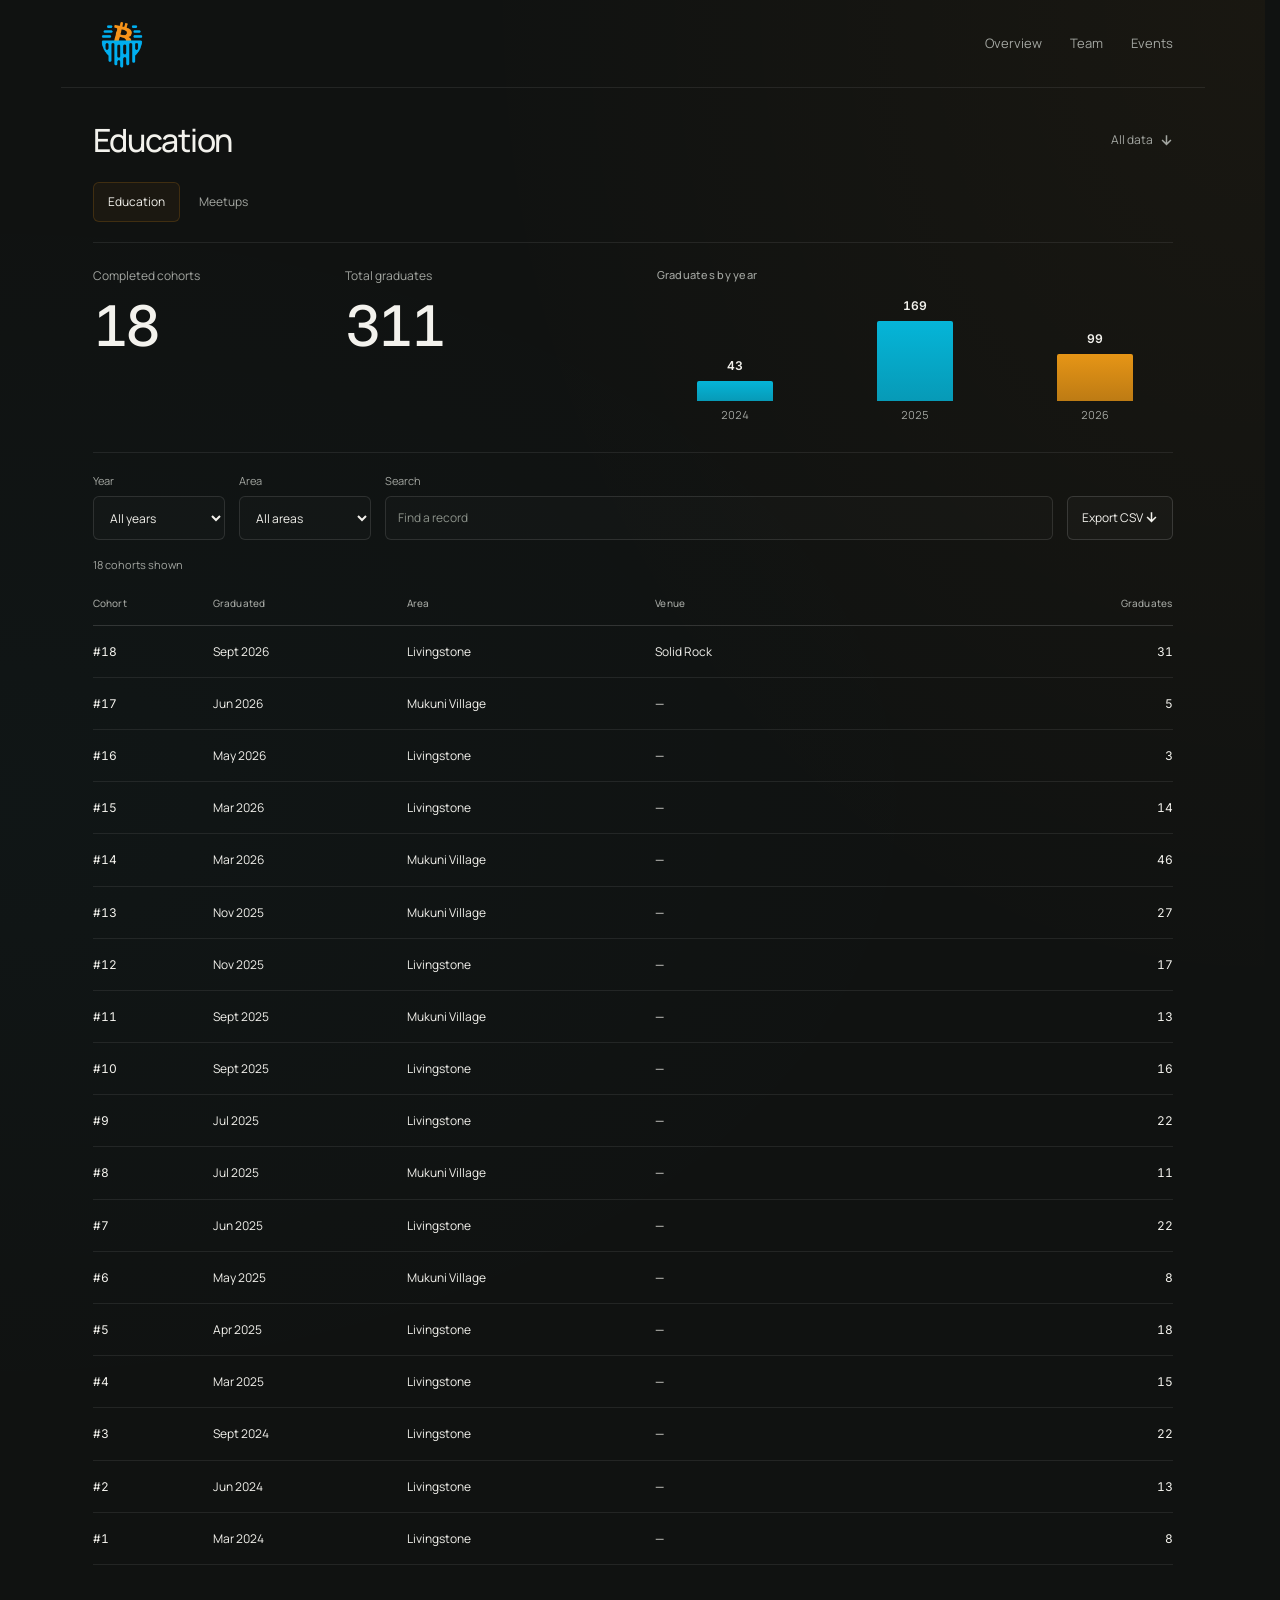
==== data.html @ 1b714caf "Refine typography, responsive layouts and community data summaries" ====
<!doctype html><html lang="en"><head><meta charset="utf-8"><meta name="viewport" content="width=device-width, initial-scale=1"><meta name="theme-color" content="#101010"><meta name="description" content="Bitcoin Victoria Falls community data, education and upcoming events in Zambia."><title>Education · Bitcoin Victoria Falls</title><link rel="icon" href="assets/symbol.png"><link rel="preconnect" href="https://fonts.googleapis.com"><link rel="preconnect" href="https://fonts.gstatic.com" crossorigin><link href="https://fonts.googleapis.com/css2?family=Inter:wght@400;500;600&family=Manrope:wght@400;500;600;700&display=swap" rel="stylesheet"><link rel="stylesheet" href="styles.css?v=20261011-refined-1"><script src="app.js?v=20261011-refined-1" defer></script></head><body data-page="1"><a class="skip" href="#main">Skip to content</a><header class="shell header"><a class="brand" href="./"><img src="assets/symbol.png" alt="Bitcoin Victoria Falls"></a><nav aria-label="Main"><a  href="./">Overview</a><a href="team.html">Team</a><a  href="events.html">Events</a></nav></header><main id="main" class="shell"><section class="records"><div class="records-header"><h1 class="records-title" id="records-title">Education</h1><a href="data.json" download>All data <svg class="link-arrow" viewBox="0 0 20 20" fill="none" stroke="currentColor" stroke-width="2.3" stroke-linecap="square" stroke-linejoin="miter" aria-hidden="true" focusable="false"><path d="M10 3v12M4 10l6 6 6-6"/></svg></a></div><div class="data-tabs" role="group" aria-label="Dataset"><button id="education" aria-pressed="true">Education</button><button id="meetups" aria-pressed="false">Meetups</button></div><div class="data-summary"><div class="meetup-figures"><div><span id="record-count-label">Completed cohorts</span><strong id="record-count">18</strong></div><div><span id="total-label">Total graduates</span><strong id="record-total">311</strong></div><p class="attendance-note" id="attendance-note" hidden>2024 records unavailable.<span>Repeat visits count toward attendance.</span></p></div><div class="attendance-chart"><h3 id="chart-title">Graduates by year</h3><div class="chart" id="chart" aria-label="Graduates by year"></div></div></div><div class="filters"><label>Year<select id="year"><option value="">All years</option><option>2024</option><option>2025</option><option>2026</option></select></label><label id="area-label">Area<select id="area"><option value="">All areas</option><option>Livingstone</option><option>Mukuni Village</option></select></label><label class="search">Search<input id="search" type="search" placeholder="Find a record"></label><button id="export">Export CSV <svg class="link-arrow" viewBox="0 0 20 20" fill="none" stroke="currentColor" stroke-width="2.3" stroke-linecap="square" stroke-linejoin="miter" aria-hidden="true" focusable="false"><path d="M10 3v12M4 10l6 6 6-6"/></svg></button></div><p id="result-count" class="small" aria-live="polite"></p><div class="table-wrap"><table><thead id="table-head"></thead><tbody id="table-body"></tbody></table></div><p id="load-status" role="status"></p></section></main></body></html>
---- styles.css ----
/* Bitcoin Victoria Falls — shared layout and type system. */
:root {
  color-scheme: dark;
  --bg: #101211;
  --fg: #f3f2ed;
  --muted: #a3a6a1;
  --line: #ffffff14;
  --orange: #fa9814;
  --cyan: #04b4e7;
  --surface: #ffffff03;
}
* { box-sizing: border-box; }
html { scrollbar-gutter: stable; }
body {
  margin: 0;
  background: var(--bg);
  background-image: radial-gradient(ellipse at 100% 0%, #fa98140a, transparent 45%), radial-gradient(ellipse at 0% 50%, #04b4e706, transparent 55%);
  color: var(--fg);
  font: 14px/1.5 Manrope, Arial, sans-serif;
  -webkit-font-smoothing: antialiased;
}
a { color: inherit; text-decoration: none; }
button, input, select { font: inherit; }
button { cursor: pointer; }
a, button, input, select { -webkit-tap-highlight-color: transparent; }
:focus-visible { outline: 2px solid var(--cyan); outline-offset: 5px; }
[hidden] { display: none !important; }
h1, h2, h3, p { margin: 0; }
h1, h2, h3 { font-weight: 500; }
.orange { color: var(--orange); }
.cyan { color: var(--cyan); }
.shell { width: min(100%, 1144px); margin-inline: auto; padding-inline: 32px; }
main.shell { padding-bottom: 40px; }
.header { height: 88px; display: flex; align-items: center; justify-content: space-between; border-bottom: 1px solid var(--line); }
.brand { display: inline-flex; align-items: center; flex-shrink: 0; }
.brand img { display: block; width: 58px; height: 64px; object-fit: contain; }
nav { display: flex; gap: 28px; }
nav a { display: flex; align-items: center; min-height: 44px; position: relative; color: var(--muted); font-size: 13px; }
nav a[aria-current] { color: var(--fg); }
nav a[aria-current]::after { content: ''; position: absolute; left: 0; right: 0; bottom: 1px; height: 2px; background: var(--orange); }
.skip { position: fixed; left: 20px; top: -80px; z-index: 10; padding: 10px 16px; background: var(--bg); border: 1px solid var(--cyan); }
.skip:focus { top: 12px; }
.link-arrow { width: 13px; height: 13px; flex-shrink: 0; vertical-align: -2px; }
.section-heading a, .metrics a, .records-header a, .data-tabs a, .reset-month, .agenda a { display: inline-flex; align-items: center; gap: 7px; }
.section-heading a, .metrics a, .records-header a, .data-tabs a { font-size: 12px; color: var(--muted); }
.section-heading a { min-height: 36px; }
.page-heading, .team-intro { padding: 32px 0; }
.page-heading h1, .team-intro h1 { font-size: clamp(32px, 4vw, 46px); letter-spacing: -.045em; line-height: 1.2; }
/* Overview */
.metrics { display: grid; grid-template-columns: repeat(3, minmax(0, 1fr)); padding: 28px 0; border-bottom: 1px solid var(--line); }
.metrics article { padding: 0 28px; border-left: 1px solid var(--line); min-width: 0; }
.metrics article:first-child { padding-left: 0; border: 0; }
.metrics article:last-child { padding-right: 0; }
.metric-label { display: block; font-size: 13px; color: var(--muted); }
.metrics strong { display: block; font-weight: 500; font-size: clamp(48px, 5.4vw, 68px); line-height: 1.25; letter-spacing: -.06em; margin: 9px 0 12px; font-variant-numeric: tabular-nums; }
.metrics small, .metrics a { font-size: 11px; line-height: 1.7; }
.metrics small { display: block; color: var(--muted); }
.overview-meetups, .overview-education { padding-top: 24px; border-bottom: 1px solid var(--line); }
.section-heading { display: flex; align-items: center; justify-content: space-between; gap: 20px; }
.section-heading h2 { font-size: 24px; letter-spacing: -.035em; line-height: 1.3; }
.data-summary { display: grid; grid-template-columns: 1fr 1fr; align-items: start; gap: 48px; padding: 24px 0 28px; }
.meetup-figures { display: grid; grid-template-columns: 1fr 1.15fr; gap: 14px 24px; min-width: 0; }
.meetup-figures > div { min-width: 0; }
.data-summary span { display: block; color: var(--muted); font-size: 12px; }
.data-summary strong { display: block; font-size: clamp(40px, 4.6vw, 56px); font-weight: 500; letter-spacing: -.055em; line-height: 1.2; font-variant-numeric: tabular-nums; margin-top: 8px; }
.attendance-note { grid-column: 1 / -1; color: var(--muted); font-size: 11px; line-height: 1.7; margin-top: 2px; max-width: 350px; }
.attendance-note span { font-size: inherit; }
.attendance-chart { min-width: 0; }
.attendance-chart h3 { color: var(--muted); font-size: 11px; line-height: 1.5; letter-spacing: .025em; margin-bottom: 10px; }
.chart { height: 130px; display: flex; align-items: flex-end; gap: 24px; }
.bar { flex: 1; min-width: 0; display: flex; flex-direction: column; align-items: center; gap: 6px; font-size: 12px; font-variant-numeric: tabular-nums; }
.bar b { font-weight: 600; }
.bar i { display: block; width: 100%; max-width: 76px; min-height: 2px; background: linear-gradient(0deg, #079ab7, #05b5d8); border-radius: 2px 2px 0 0; }
.bar:last-child i { background: linear-gradient(0deg, #bd7b14, #e69516); }
.bar span { font-size: 11px; }
.next { padding-top: 24px; }
.eyebrow { font-size: 10px; font-weight: 600; text-transform: uppercase; letter-spacing: .13em; }
.event-row { display: flex; align-items: center; gap: 28px; min-height: 96px; padding: 20px 0; border-bottom: 1px solid var(--line); }
.event-row time { display: flex; align-items: center; gap: 12px; width: 120px; flex-shrink: 0; }
.event-row time b { font-weight: 500; font-size: 34px; letter-spacing: -.055em; }
.event-row time span { color: var(--muted); font-size: 10px; max-width: 36px; }
.event-row small { font-size: 9px; font-weight: 600; letter-spacing: .07em; }
.event-row h2 { font-size: 21px; letter-spacing: -.035em; margin-top: 4px; }
.arrow { display: flex; align-items: center; margin-left: auto; }
.arrow .link-arrow { width: 21px; height: 21px; }
/* Education and meetup records */
.records { padding-top: 30px; }
.records-header { display: flex; align-items: center; justify-content: space-between; gap: 20px; padding-bottom: 20px; }
.records-title { font-size: 32px; line-height: 1.2; letter-spacing: -.04em; }
.records-header a { min-height: 44px; }
.data-tabs { display: flex; align-items: center; gap: 4px; padding-bottom: 20px; border-bottom: 1px solid var(--line); }
.data-tabs button { background: transparent; color: var(--muted); border: 1px solid transparent; border-radius: 6px; min-height: 40px; padding: 8px 14px; font-size: 12px; }
.data-tabs button[aria-pressed=true] { color: var(--fg); border-color: #fa98142b; background: #fa98140c; }
.records-header + .data-summary { border-top: 1px solid var(--line); }
.records .data-summary { padding-top: 24px; }
.filters { display: flex; align-items: end; gap: 14px; border-top: 1px solid var(--line); padding-top: 20px; }
.filters label { display: flex; flex-direction: column; gap: 7px; font-size: 11px; color: var(--muted); }
.filters .search { flex: 1; min-width: 0; }
input, select { min-width: 132px; min-height: 44px; border: 1px solid #ffffff1c; border-radius: 6px; background: #ffffff04; color: var(--fg); padding: 10px 12px; font-size: 12px; }
select option { background: var(--bg); }
input::placeholder { color: #8c928a; }
.filters button { min-height: 44px; border: 1px solid #ffffff24; border-radius: 6px; background: #ffffff06; color: var(--fg); padding: 10px 14px; white-space: nowrap; font-size: 12px; }
.small { font-size: 11px; color: var(--muted); line-height: 1.6; }
#result-count { padding: 16px 0 8px; }
.table-wrap { overflow-x: auto; }
table { border-collapse: collapse; width: 100%; font-size: 12px; table-layout: fixed; }
th { text-align: left; color: var(--muted); font-weight: 500; font-size: 10px; letter-spacing: .02em; padding: 14px 12px; border-bottom: 1px solid #ffffff24; }
td { padding: 16px 12px; line-height: 1.6; vertical-align: top; border-bottom: 1px solid var(--line); overflow-wrap: anywhere; }
th:first-child, td:first-child { padding-left: 0; }
th:last-child, td:last-child { padding-right: 0; text-align: right; font-variant-numeric: tabular-nums; }
body:has(#education[aria-pressed=true]) th:nth-child(1) { width: 10%; }
body:has(#education[aria-pressed=true]) th:nth-child(2) { width: 18%; }
body:has(#education[aria-pressed=true]) th:nth-child(3) { width: 23%; }
body:has(#education[aria-pressed=true]) th:nth-child(4) { width: 35%; }
body:has(#education[aria-pressed=true]) th:nth-child(5) { width: 14%; }
body:is([data-dataset=meetups], :has(#meetups[aria-pressed=true])) th:nth-child(1) { width: 16%; }
body:is([data-dataset=meetups], :has(#meetups[aria-pressed=true])) th:nth-child(2) { width: 42%; }
body:is([data-dataset=meetups], :has(#meetups[aria-pressed=true])) th:nth-child(3) { width: 28%; }
body:is([data-dataset=meetups], :has(#meetups[aria-pressed=true])) th:nth-child(4) { width: 14%; }
#load-status:not(:empty) { font-size: 12px; padding-top: 16px; color: var(--muted); }
/* Team */
.team-group { display: grid; grid-template-columns: 190px minmax(0, 1fr); gap: 36px; padding: 28px 0; border-top: 1px solid var(--line); }
.team-group-heading { display: flex; align-items: baseline; gap: 14px; }
.team-index { color: #92998d; font-size: 10px; font-variant-numeric: tabular-nums; }
.team-group h2 { font-size: 13px; }
.founder-grid, .volunteer-grid { display: grid; grid-template-columns: repeat(2, minmax(0, 1fr)); gap: 26px 36px; }
.team-person { min-width: 0; }
.team-person h3 { font-size: 22px; line-height: 1.4; letter-spacing: -.035em; }
.team-person p { font-size: 11px; color: var(--muted); margin-top: 6px; }
.volunteer-grid h3 { font-size: 19px; }
.volunteer-grid .team-person:nth-child(n+3) { padding-top: 22px; border-top: 1px solid var(--line); }
/* Events */
.calendar-layout { display: grid; grid-template-columns: 1.2fr 1fr; gap: 48px; align-items: start; }
.calendar-panel { padding: 24px; border: 1px solid var(--line); border-radius: 10px; background: var(--surface); }
.calendar-heading { display: flex; justify-content: space-between; align-items: center; gap: 16px; margin-bottom: 22px; }
.calendar-heading h2 { font-size: 20px; letter-spacing: -.025em; }
.calendar-heading > div { display: flex; gap: 6px; }
.calendar-heading button { background: transparent; border: 1px solid var(--line); border-radius: 6px; color: var(--fg); width: 40px; height: 40px; display: inline-flex; align-items: center; justify-content: center; }
.weekdays, .calendar { display: grid; grid-template-columns: repeat(7, minmax(0, 1fr)); }
.weekdays { text-align: center; color: var(--muted); font-size: 10px; padding-bottom: 12px; }
.calendar > span, .calendar button { min-height: 48px; border: 0; border-top: 1px solid var(--line); color: var(--muted); background: transparent; font-size: 12px; position: relative; font-variant-numeric: tabular-nums; }
.calendar button { color: var(--fg); background: #fa981416; }
.calendar button[data-cohort='20'] { background: #04b4e713; }
.calendar button::after { content: ''; position: absolute; width: 4px; height: 4px; background: var(--orange); border-radius: 50%; bottom: 8px; left: calc(50% - 2px); }
.calendar button[data-cohort='20']::after { background: var(--cyan); }
.calendar button[aria-pressed=true] { outline: 1px solid var(--orange); outline-offset: -1px; }
.calendar-legend { display: flex; gap: 18px; padding-top: 16px; font-size: 11px; color: var(--muted); }
.calendar-legend span { display: inline-flex; align-items: center; gap: 7px; }
.calendar-legend i { width: 5px; height: 5px; background: var(--orange); border-radius: 50%; }
.calendar-legend span:last-child i { background: var(--cyan); }
.reset-month { min-height: 40px; margin-top: 8px; padding: 6px 0; background: transparent; border: 0; font-size: 11px; color: var(--muted); }
.agenda > .eyebrow { color: var(--muted); margin-bottom: 20px; }
.agenda article { border-top: 1px solid var(--line); padding: 22px 0; scroll-margin-top: 24px; }
.agenda article:target { border-color: var(--orange); }
.event-date { font-size: 10px; letter-spacing: .06em; font-weight: 600; }
.agenda h2 { font-size: 28px; letter-spacing: -.035em; margin: 10px 0 8px; }
.agenda p { font-size: 13px; color: var(--muted); }
.agenda small { display: block; font-size: 11px; color: var(--muted); margin-top: 4px; }
.agenda a { min-height: 40px; margin-top: 14px; font-size: 12px; }
@media (hover: hover) {
  a:hover, .reset-month:hover { color: var(--orange); }
  .event-row:hover .arrow { transform: translate(2px, -2px); }
  .filters button:hover, .calendar-heading button:hover { background: #ffffff0c; border-color: #ffffff40; }
  tbody tr:hover { background: #ffffff02; }
}
@media (prefers-reduced-motion: no-preference) {
  a, button { transition: color .16s ease, background .16s ease, border-color .16s ease; }
  .arrow { transition: transform .16s ease; }
}
@media (max-width: 900px) {
  .shell { padding-inline: 28px; }
  .metrics article { padding-inline: 20px; }
  .data-summary { gap: 32px; }
  .meetup-figures { gap: 12px 16px; }
  .calendar-layout { gap: 30px; grid-template-columns: 1.15fr 1fr; }
  .calendar-panel { padding: 18px; }
  .calendar-heading { gap: 8px; }
  .calendar-heading h2 { font-size: 18px; }
  .team-group { grid-template-columns: 155px minmax(0, 1fr); gap: 24px; }
  .team-person h3 { font-size: 20px; }
  .founder-grid, .volunteer-grid { column-gap: 24px; }
}
@media (max-width: 640px) {
  .shell { padding-inline: 20px; }
  main.shell { padding-bottom: 28px; }
  .header { height: 76px; }
  .brand img { width: 46px; height: 54px; }
  nav { gap: 20px; }
  nav a { font-size: 12px; }
  .metrics { padding: 22px 0; }
  .metrics article { padding-inline: 14px; }
  .metric-label { font-size: 11px; line-height: 1.5; min-height: 33px; }
  .metrics strong { font-size: clamp(36px, 8.5vw, 48px); margin: 4px 0 10px; }
  .metrics small, .metrics a { font-size: 10px; line-height: 1.6; }
  .metrics a { display: block; }
  .metrics a svg { margin-left: 2px; width: 10px; height: 10px; }
  .overview-meetups, .overview-education { padding-top: 20px; }
  .section-heading { gap: 16px; align-items: center; }
  .section-heading h2 { font-size: 21px; }
  .section-heading a { font-size: 10px; gap: 5px; }
  .section-heading a .link-arrow { width: 11px; height: 11px; }
  .data-summary { grid-template-columns: 1fr; gap: 20px; padding: 20px 0 24px; }
  .meetup-figures { grid-template-columns: 1fr 1fr; gap: 10px 24px; }
  .meetup-figures > div + div { border-left: 1px solid var(--line); padding-left: 24px; }
  .data-summary strong { font-size: 44px; margin-top: 6px; }
  .data-summary span { font-size: 11px; }
  .attendance-note { max-width: none; font-size: 10px; line-height: 1.7; }
  .attendance-note span { font-size: inherit; }
  .attendance-chart h3 { font-size: 10px; margin-bottom: 8px; }
  .chart { height: 126px; gap: 24px; }
  .bar i { max-width: 64px; }
  .bar { font-size: 11px; gap: 5px; }
  .bar span { font-size: 10px; }
  .next { padding-top: 20px; }
  .event-row { gap: 20px; min-height: 88px; padding: 17px 0; }
  .event-row time { width: 83px; gap: 9px; }
  .event-row time b { font-size: 30px; }
  .event-row time span { font-size: 9px; }
  .event-row h2 { font-size: 19px; }
  .event-row small { font-size: 8px; }
  .arrow .link-arrow { width: 18px; height: 18px; }
  .records { padding-top: 24px; }
  .records-header { padding-bottom: 12px; }
  .records-title { font-size: 28px; }
  .records-header a { font-size: 11px; }
  .data-tabs { padding-bottom: 16px; }
  .data-tabs button { min-height: 44px; }
  .filters { display: grid; grid-template-columns: 1fr 1fr; gap: 12px; padding-top: 16px; }
  .filters input, .filters select { min-width: 0; width: 100%; }
  .filters .search { grid-column: 1 / -1; }
  .filters button { grid-column: 1 / -1; }
  .filters:has(#area-label[hidden]) > label:first-child { grid-column: 1 / -1; }
  .table-wrap { overflow: visible; }
  table, tbody { display: block; width: 100%; }
  thead { position: absolute; width: 1px; height: 1px; overflow: hidden; clip-path: inset(50%); }
  tbody tr { display: grid; grid-template-columns: minmax(0, 1fr) auto; column-gap: 20px; row-gap: 8px; padding: 16px 0; border-bottom: 1px solid var(--line); }
  tbody tr:first-child { border-top: 1px solid var(--line); }
  td { display: grid; grid-template-columns: 65px minmax(0, 1fr); gap: 12px; grid-column: 1 / -1; padding: 0 !important; border: 0; font-size: 12px; }
  td::before { content: attr(data-label); font-size: 10px; color: var(--muted); }
  td:first-child { display: block; grid-column: 1; grid-row: 1; font-size: 13px; }
  td:first-child::before, td:last-child::before { display: block; font-size: 9px; }
  td:last-child { display: block; grid-column: 2; grid-row: 1; font-size: 19px; text-align: right; }
  td[colspan] { grid-column: 1 / -1; display: block; font-size: 12px; text-align: left; }
  td[colspan]::before { content: none; }
  .page-heading, .team-intro { padding: 26px 0; }
  .page-heading h1, .team-intro h1 { font-size: 34px; }
  .team-group { grid-template-columns: 1fr; gap: 22px; padding: 24px 0; }
  .team-group h2 { font-size: 12px; }
  .team-person h3 { font-size: 20px; }
  .team-person p { font-size: 10px; margin-top: 4px; }
  .founder-grid, .volunteer-grid { gap: 20px 24px; }
  .volunteer-grid h3 { font-size: 17px; }
  .volunteer-grid .team-person:nth-child(n+3) { padding-top: 20px; }
  .calendar-layout { grid-template-columns: 1fr; gap: 28px; }
  .calendar-panel { padding: 20px; }
  .calendar-heading h2 { font-size: 20px; }
  .calendar-heading button { width: 44px; height: 44px; }
  .agenda > .eyebrow { margin-bottom: 16px; }
  .agenda article { padding: 20px 0; }
  .agenda h2 { font-size: 25px; }
}
@media (max-width: 374px) {
  .shell { padding-inline: 16px; }
  nav { gap: 16px; }
  .metrics article { padding-inline: 10px; }
  .metrics strong { font-size: 34px; }
  .metrics small, .metrics a { font-size: 10px; }
  .section-heading a { font-size: 9px; }
  .meetup-figures { gap: 12px 16px; }
  .meetup-figures > div + div { padding-left: 16px; }
  .data-summary strong { font-size: 40px; }
  .team-person h3 { font-size: 18px; }
  .volunteer-grid h3 { font-size: 16px; }
  .calendar-panel { padding: 14px; }
  .calendar-heading h2 { font-size: 18px; }
}

/* Text carries the hierarchy; tabular numerals keep data aligned. */
.metrics strong,.data-summary strong,.bar b,.event-row time b,.calendar,.event-date,td:first-child,td:last-child{font-family:Inter,Arial,sans-serif;font-variant-numeric:tabular-nums lining-nums}.team-person h3{font-weight:500}.section-heading a{font-weight:500}
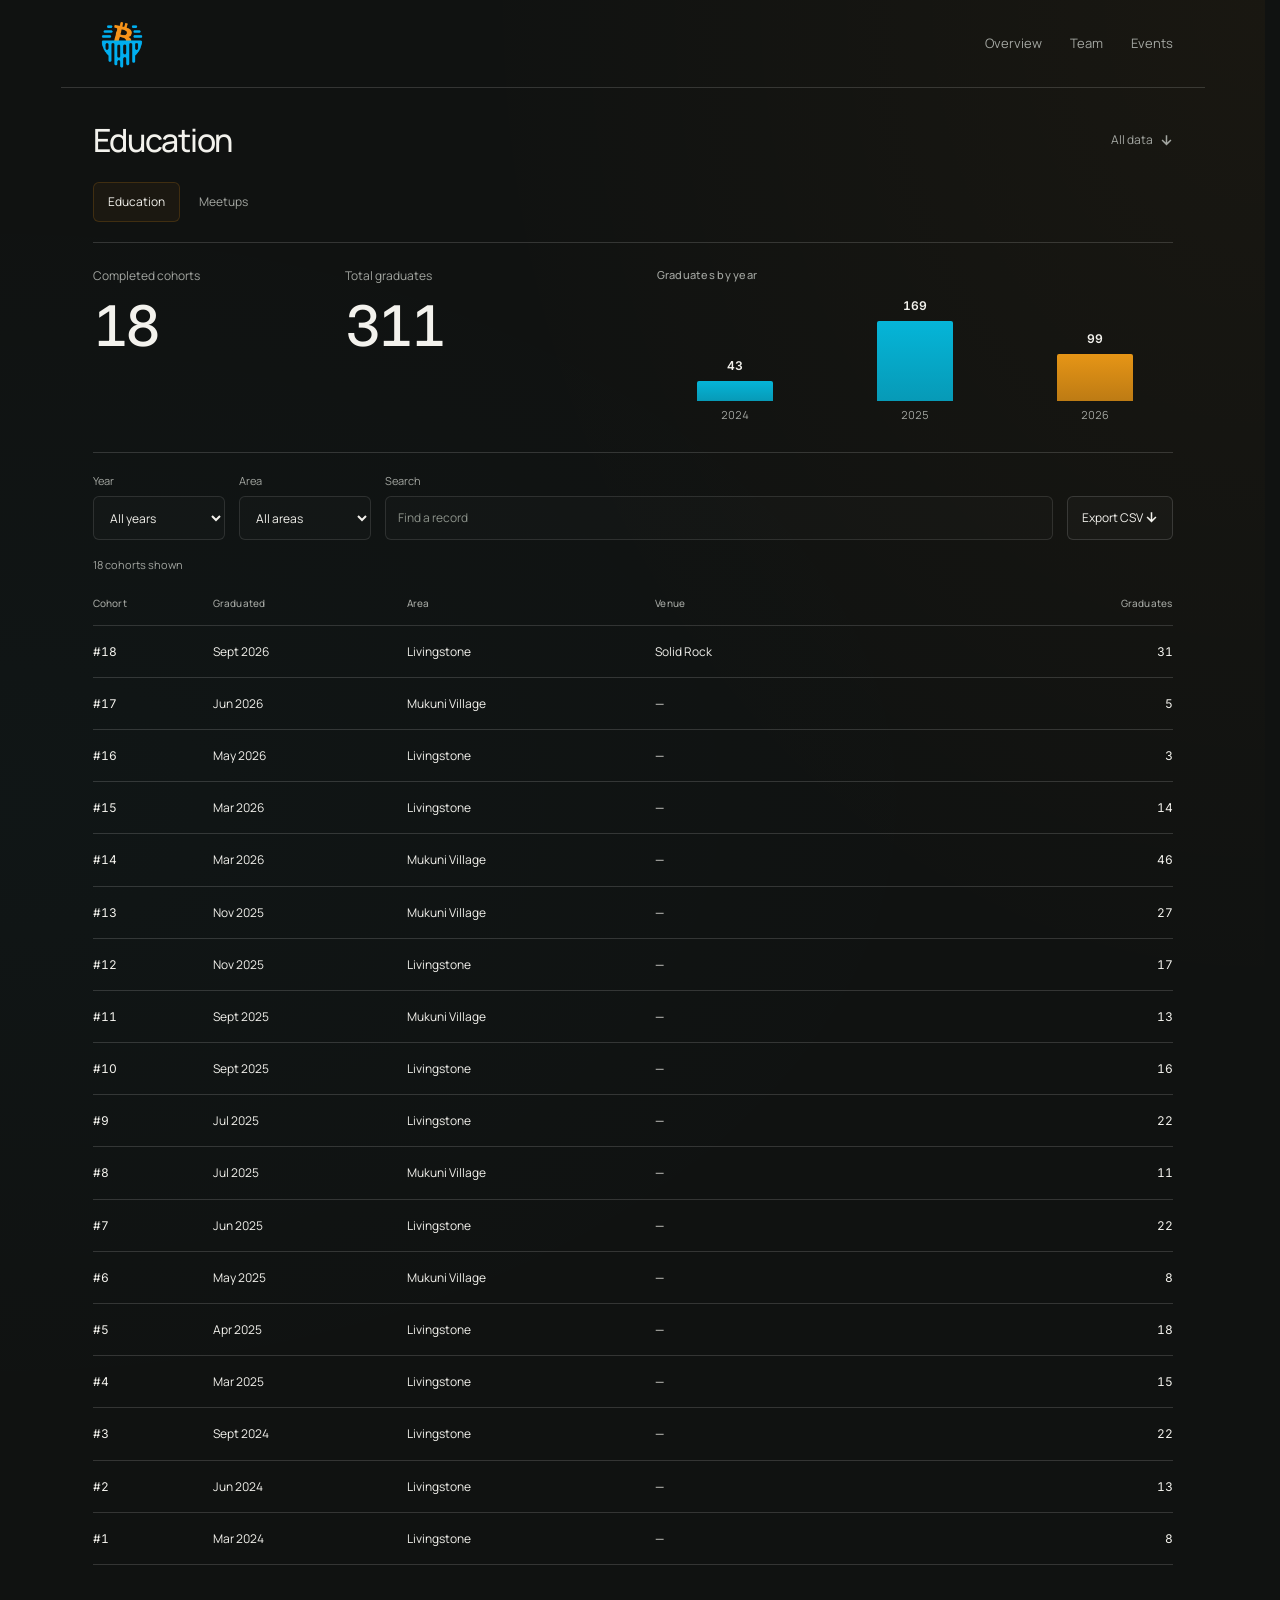
==== commit 3647dd83: "Give shared hairline dividers a subtle increase in contrast" ====
--- a/data.html
+++ b/data.html
@@ -1 +1 @@
-<!doctype html><html lang="en"><head><meta charset="utf-8"><meta name="viewport" content="width=device-width, initial-scale=1"><meta name="theme-color" content="#101010"><meta name="description" content="Bitcoin Victoria Falls community data, education and upcoming events in Zambia."><title>Education · Bitcoin Victoria Falls</title><link rel="icon" href="assets/symbol.png"><link rel="preconnect" href="https://fonts.googleapis.com"><link rel="preconnect" href="https://fonts.gstatic.com" crossorigin><link href="https://fonts.googleapis.com/css2?family=Inter:wght@400;500;600&family=Manrope:wght@400;500;600;700&display=swap" rel="stylesheet"><link rel="stylesheet" href="styles.css?v=20261011-refined-1"><script src="app.js?v=20261011-refined-1" defer></script></head><body data-page="1"><a class="skip" href="#main">Skip to content</a><header class="shell header"><a class="brand" href="./"><img src="assets/symbol.png" alt="Bitcoin Victoria Falls"></a><nav aria-label="Main"><a  href="./">Overview</a><a href="team.html">Team</a><a  href="events.html">Events</a></nav></header><main id="main" class="shell"><section class="records"><div class="records-header"><h1 class="records-title" id="records-title">Education</h1><a href="data.json" download>All data <svg class="link-arrow" viewBox="0 0 20 20" fill="none" stroke="currentColor" stroke-width="2.3" stroke-linecap="square" stroke-linejoin="miter" aria-hidden="true" focusable="false"><path d="M10 3v12M4 10l6 6 6-6"/></svg></a></div><div class="data-tabs" role="group" aria-label="Dataset"><button id="education" aria-pressed="true">Education</button><button id="meetups" aria-pressed="false">Meetups</button></div><div class="data-summary"><div class="meetup-figures"><div><span id="record-count-label">Completed cohorts</span><strong id="record-count">18</strong></div><div><span id="total-label">Total graduates</span><strong id="record-total">311</strong></div><p class="attendance-note" id="attendance-note" hidden>2024 records unavailable.<span>Repeat visits count toward attendance.</span></p></div><div class="attendance-chart"><h3 id="chart-title">Graduates by year</h3><div class="chart" id="chart" aria-label="Graduates by year"></div></div></div><div class="filters"><label>Year<select id="year"><option value="">All years</option><option>2024</option><option>2025</option><option>2026</option></select></label><label id="area-label">Area<select id="area"><option value="">All areas</option><option>Livingstone</option><option>Mukuni Village</option></select></label><label class="search">Search<input id="search" type="search" placeholder="Find a record"></label><button id="export">Export CSV <svg class="link-arrow" viewBox="0 0 20 20" fill="none" stroke="currentColor" stroke-width="2.3" stroke-linecap="square" stroke-linejoin="miter" aria-hidden="true" focusable="false"><path d="M10 3v12M4 10l6 6 6-6"/></svg></button></div><p id="result-count" class="small" aria-live="polite"></p><div class="table-wrap"><table><thead id="table-head"></thead><tbody id="table-body"></tbody></table></div><p id="load-status" role="status"></p></section></main></body></html>
+<!doctype html><html lang="en"><head><meta charset="utf-8"><meta name="viewport" content="width=device-width, initial-scale=1"><meta name="theme-color" content="#101010"><meta name="description" content="Bitcoin Victoria Falls community data, education and upcoming events in Zambia."><title>Education · Bitcoin Victoria Falls</title><link rel="icon" href="assets/symbol.png"><link rel="preconnect" href="https://fonts.googleapis.com"><link rel="preconnect" href="https://fonts.gstatic.com" crossorigin><link href="https://fonts.googleapis.com/css2?family=Inter:wght@400;500;600&family=Manrope:wght@400;500;600;700&display=swap" rel="stylesheet"><link rel="stylesheet" href="styles.css?v=20261011-dividers-1"><script src="app.js?v=20261011-refined-2" defer></script></head><body data-page="1"><a class="skip" href="#main">Skip to content</a><header class="shell header"><a class="brand" href="./"><img src="assets/symbol.png" alt="Bitcoin Victoria Falls"></a><nav aria-label="Main"><a  href="./">Overview</a><a href="team.html">Team</a><a  href="events.html">Events</a></nav></header><main id="main" class="shell"><section class="records"><div class="records-header"><h1 class="records-title" id="records-title">Education</h1><a href="data.json" download>All data <svg class="link-arrow" viewBox="0 0 20 20" fill="none" stroke="currentColor" stroke-width="2.3" stroke-linecap="square" stroke-linejoin="miter" aria-hidden="true" focusable="false"><path d="M10 3v12M4 10l6 6 6-6"/></svg></a></div><div class="data-tabs" role="group" aria-label="Dataset"><button id="education" aria-pressed="true">Education</button><button id="meetups" aria-pressed="false">Meetups</button></div><div class="data-summary"><div class="meetup-figures"><div><span id="record-count-label">Completed cohorts</span><strong id="record-count">18</strong></div><div><span id="total-label">Total graduates</span><strong id="record-total">311</strong></div><p class="attendance-note" id="attendance-note" hidden><span>Repeat visits count toward attendance.</span></p></div><div class="attendance-chart"><h3 id="chart-title">Graduates by year</h3><div class="chart" id="chart" aria-label="Graduates by year"></div></div></div><div class="filters"><label>Year<select id="year"><option value="">All years</option><option>2024</option><option>2025</option><option>2026</option></select></label><label id="area-label">Area<select id="area"><option value="">All areas</option><option>Livingstone</option><option>Mukuni Village</option></select></label><label class="search">Search<input id="search" type="search" placeholder="Find a record"></label><button id="export">Export CSV <svg class="link-arrow" viewBox="0 0 20 20" fill="none" stroke="currentColor" stroke-width="2.3" stroke-linecap="square" stroke-linejoin="miter" aria-hidden="true" focusable="false"><path d="M10 3v12M4 10l6 6 6-6"/></svg></button></div><p id="result-count" class="small" aria-live="polite"></p><div class="table-wrap"><table><thead id="table-head"></thead><tbody id="table-body"></tbody></table></div><p id="load-status" role="status"></p></section></main></body></html>
--- a/styles.css
+++ b/styles.css
@@ -4,7 +4,7 @@
   --bg: #101211;
   --fg: #f3f2ed;
   --muted: #a3a6a1;
-  --line: #ffffff14;
+  --line: #ffffff26;
   --orange: #fa9814;
   --cyan: #04b4e7;
   --surface: #ffffff03;
@@ -12,6 +12,8 @@
 * { box-sizing: border-box; }
 html { scrollbar-gutter: stable; }
 body {
+  min-height: 100vh;
+  min-height: 100svh;
   margin: 0;
   background: var(--bg);
   background-image: radial-gradient(ellipse at 100% 0%, #fa98140a, transparent 45%), radial-gradient(ellipse at 0% 50%, #04b4e706, transparent 55%);
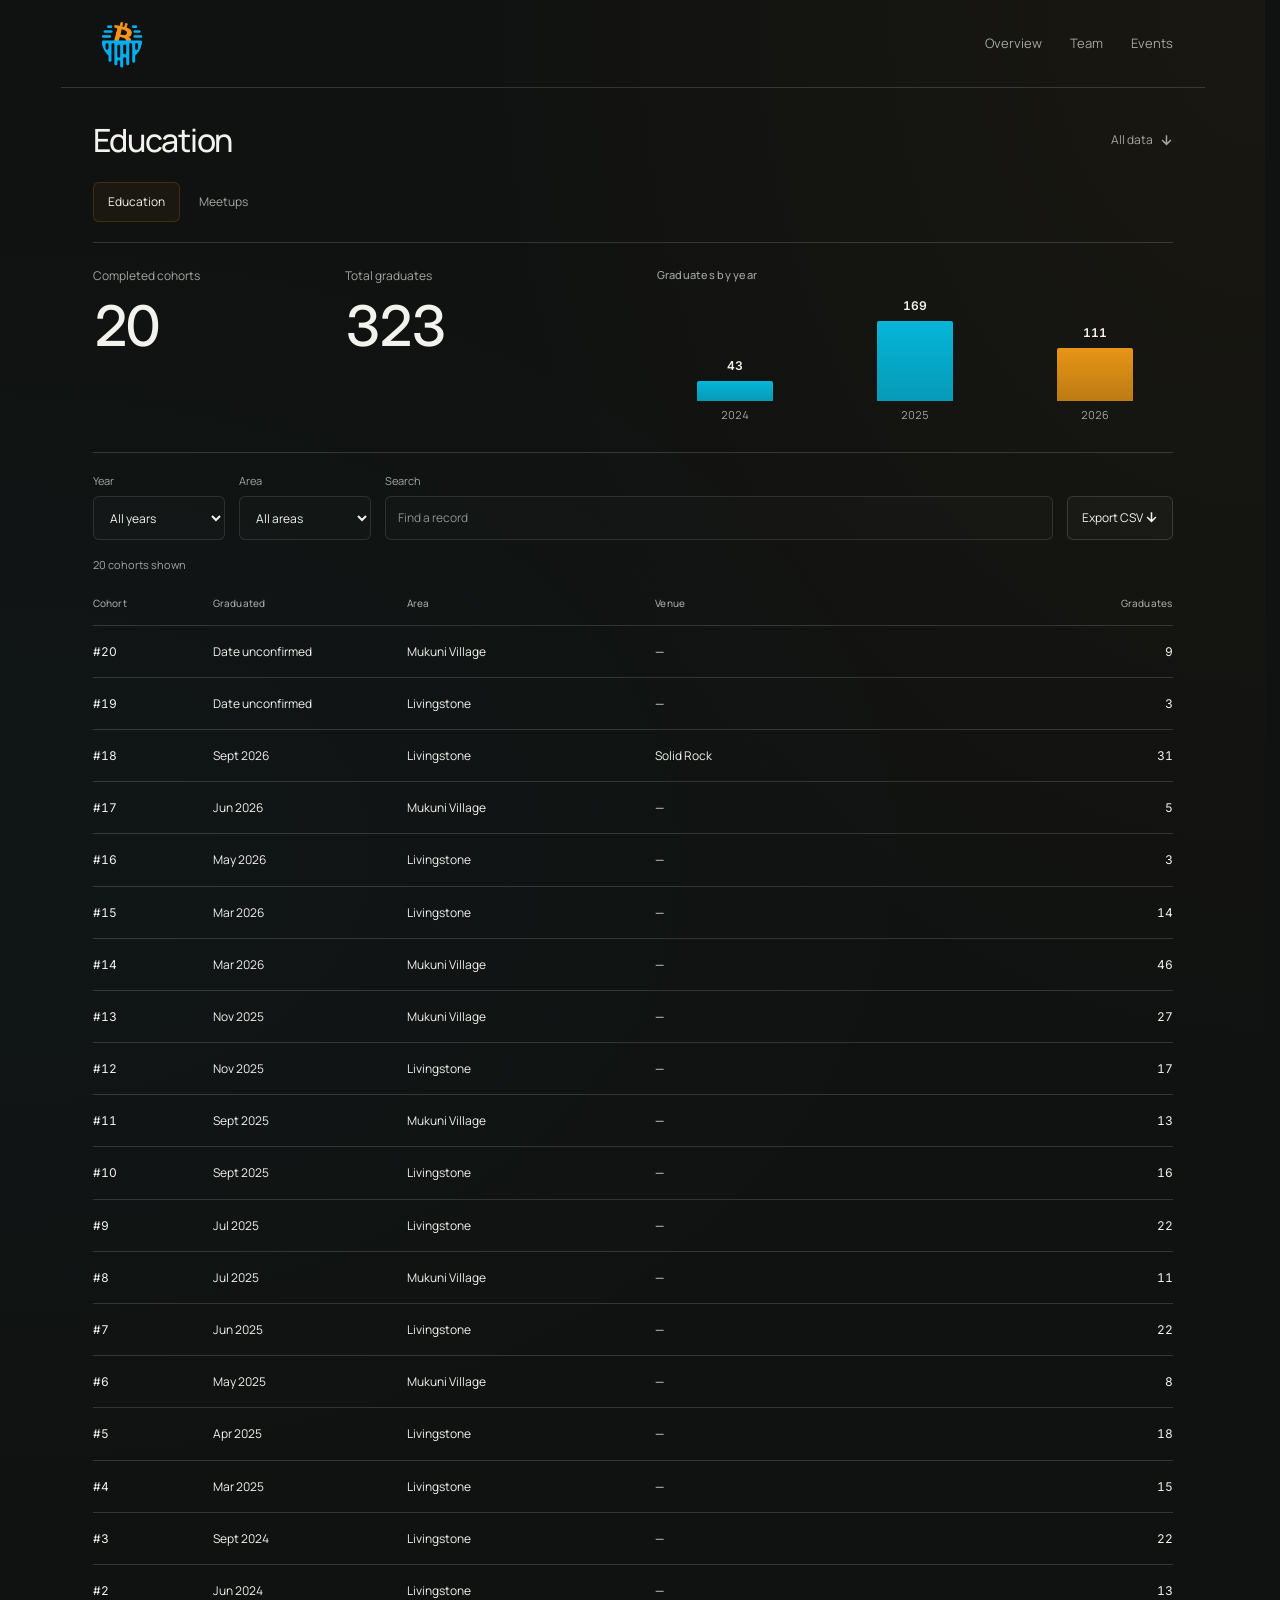
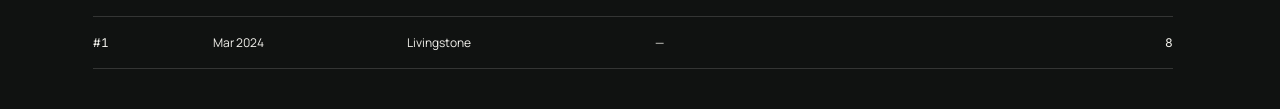
==== commit 638d2fe0: "Record cohort 19 and 20 graduations and update totals" ====
--- a/data.html
+++ b/data.html
@@ -1 +1 @@
-<!doctype html><html lang="en"><head><meta charset="utf-8"><meta name="viewport" content="width=device-width, initial-scale=1"><meta name="theme-color" content="#101010"><meta name="description" content="Bitcoin Victoria Falls community data, education and upcoming events in Zambia."><title>Education · Bitcoin Victoria Falls</title><link rel="icon" href="assets/symbol.png"><link rel="preconnect" href="https://fonts.googleapis.com"><link rel="preconnect" href="https://fonts.gstatic.com" crossorigin><link href="https://fonts.googleapis.com/css2?family=Inter:wght@400;500;600&family=Manrope:wght@400;500;600;700&display=swap" rel="stylesheet"><link rel="stylesheet" href="styles.css?v=20261011-dividers-1"><script src="app.js?v=20261011-refined-2" defer></script></head><body data-page="1"><a class="skip" href="#main">Skip to content</a><header class="shell header"><a class="brand" href="./"><img src="assets/symbol.png" alt="Bitcoin Victoria Falls"></a><nav aria-label="Main"><a  href="./">Overview</a><a href="team.html">Team</a><a  href="events.html">Events</a></nav></header><main id="main" class="shell"><section class="records"><div class="records-header"><h1 class="records-title" id="records-title">Education</h1><a href="data.json" download>All data <svg class="link-arrow" viewBox="0 0 20 20" fill="none" stroke="currentColor" stroke-width="2.3" stroke-linecap="square" stroke-linejoin="miter" aria-hidden="true" focusable="false"><path d="M10 3v12M4 10l6 6 6-6"/></svg></a></div><div class="data-tabs" role="group" aria-label="Dataset"><button id="education" aria-pressed="true">Education</button><button id="meetups" aria-pressed="false">Meetups</button></div><div class="data-summary"><div class="meetup-figures"><div><span id="record-count-label">Completed cohorts</span><strong id="record-count">18</strong></div><div><span id="total-label">Total graduates</span><strong id="record-total">311</strong></div><p class="attendance-note" id="attendance-note" hidden><span>Repeat visits count toward attendance.</span></p></div><div class="attendance-chart"><h3 id="chart-title">Graduates by year</h3><div class="chart" id="chart" aria-label="Graduates by year"></div></div></div><div class="filters"><label>Year<select id="year"><option value="">All years</option><option>2024</option><option>2025</option><option>2026</option></select></label><label id="area-label">Area<select id="area"><option value="">All areas</option><option>Livingstone</option><option>Mukuni Village</option></select></label><label class="search">Search<input id="search" type="search" placeholder="Find a record"></label><button id="export">Export CSV <svg class="link-arrow" viewBox="0 0 20 20" fill="none" stroke="currentColor" stroke-width="2.3" stroke-linecap="square" stroke-linejoin="miter" aria-hidden="true" focusable="false"><path d="M10 3v12M4 10l6 6 6-6"/></svg></button></div><p id="result-count" class="small" aria-live="polite"></p><div class="table-wrap"><table><thead id="table-head"></thead><tbody id="table-body"></tbody></table></div><p id="load-status" role="status"></p></section></main></body></html>
+<!doctype html><html lang="en"><head><meta charset="utf-8"><meta name="viewport" content="width=device-width, initial-scale=1"><meta name="theme-color" content="#101010"><meta name="description" content="Bitcoin Victoria Falls community data, education and upcoming events in Zambia."><title>Education · Bitcoin Victoria Falls</title><link rel="icon" href="assets/symbol.png"><link rel="preconnect" href="https://fonts.googleapis.com"><link rel="preconnect" href="https://fonts.gstatic.com" crossorigin><link href="https://fonts.googleapis.com/css2?family=Inter:wght@400;500;600&family=Manrope:wght@400;500;600;700&display=swap" rel="stylesheet"><link rel="stylesheet" href="styles.css?v=20261011-chart-caption-1"><script src="app.js?v=20261110-cohorts-20" defer></script></head><body data-page="1"><a class="skip" href="#main">Skip to content</a><header class="shell header"><a class="brand" href="./"><img src="assets/symbol.png" alt="Bitcoin Victoria Falls"></a><nav aria-label="Main"><a  href="./">Overview</a><a href="team.html">Team</a><a  href="events.html">Events</a></nav></header><main id="main" class="shell"><section class="records"><div class="records-header"><h1 class="records-title" id="records-title">Education</h1><a href="data.json" download>All data <svg class="link-arrow" viewBox="0 0 20 20" fill="none" stroke="currentColor" stroke-width="2.3" stroke-linecap="square" stroke-linejoin="miter" aria-hidden="true" focusable="false"><path d="M10 3v12M4 10l6 6 6-6"/></svg></a></div><div class="data-tabs" role="group" aria-label="Dataset"><button id="education" aria-pressed="true">Education</button><button id="meetups" aria-pressed="false">Meetups</button></div><div class="data-summary"><div class="meetup-figures"><div><span id="record-count-label">Completed cohorts</span><strong id="record-count">20</strong></div><div><span id="total-label">Total graduates</span><strong id="record-total">323</strong></div><p class="attendance-note" id="attendance-note" hidden><span>Repeat visits count toward attendance.</span></p></div><div class="attendance-chart"><h3 id="chart-title">Graduates by year</h3><div class="chart" id="chart" aria-label="Graduates by year"></div></div></div><div class="filters"><label>Year<select id="year"><option value="">All years</option><option>2024</option><option>2025</option><option>2026</option></select></label><label id="area-label">Area<select id="area"><option value="">All areas</option><option>Livingstone</option><option>Mukuni Village</option></select></label><label class="search">Search<input id="search" type="search" placeholder="Find a record"></label><button id="export">Export CSV <svg class="link-arrow" viewBox="0 0 20 20" fill="none" stroke="currentColor" stroke-width="2.3" stroke-linecap="square" stroke-linejoin="miter" aria-hidden="true" focusable="false"><path d="M10 3v12M4 10l6 6 6-6"/></svg></button></div><p id="result-count" class="small" aria-live="polite"></p><div class="table-wrap"><table><thead id="table-head"></thead><tbody id="table-body"></tbody></table></div><p id="load-status" role="status"></p></section></main></body></html>
--- a/styles.css
+++ b/styles.css
@@ -53,7 +53,7 @@
 .metrics article { padding: 0 28px; border-left: 1px solid var(--line); min-width: 0; }
 .metrics article:first-child { padding-left: 0; border: 0; }
 .metrics article:last-child { padding-right: 0; }
-.metric-label { display: block; font-size: 13px; color: var(--muted); }
+.metric-label { display: block; font-size: 13px; font-weight: 600; letter-spacing: .005em; color: #e5e7e1; }
 .metrics strong { display: block; font-weight: 500; font-size: clamp(48px, 5.4vw, 68px); line-height: 1.25; letter-spacing: -.06em; margin: 9px 0 12px; font-variant-numeric: tabular-nums; }
 .metrics small, .metrics a { font-size: 11px; line-height: 1.7; }
 .metrics small { display: block; color: var(--muted); }
@@ -189,12 +189,14 @@
   .brand img { width: 46px; height: 54px; }
   nav { gap: 20px; }
   nav a { font-size: 12px; }
-  .metrics { padding: 22px 0; }
-  .metrics article { padding-inline: 14px; }
-  .metric-label { font-size: 11px; line-height: 1.5; min-height: 33px; }
-  .metrics strong { font-size: clamp(36px, 8.5vw, 48px); margin: 4px 0 10px; }
-  .metrics small, .metrics a { font-size: 10px; line-height: 1.6; }
-  .metrics a { display: block; }
+  .metrics { grid-template-columns: 1fr; padding: 20px 0; }
+  .metrics article { display: grid; grid-template-columns: minmax(0, 1fr) auto; column-gap: 16px; row-gap: 5px; align-items: center; padding: 16px 0; border-left: 0; border-top: 1px solid var(--line); }
+  .metrics article:first-child { padding-top: 0; }
+  .metrics article:last-child { padding-bottom: 0; }
+  .metric-label { grid-column: 1; font-size: 13px; line-height: 1.5; min-height: 0; }
+  .metrics strong { grid-column: 2; grid-row: 1 / 3; font-size: 38px; margin: 0; text-align: right; }
+  .metrics small, .metrics a { grid-column: 1; font-size: 11px; line-height: 1.6; white-space: nowrap; }
+  .metrics a { display: inline-flex; justify-self: start; }
   .metrics a svg { margin-left: 2px; width: 10px; height: 10px; }
   .overview-meetups, .overview-education { padding-top: 20px; }
   .section-heading { gap: 16px; align-items: center; }
@@ -208,7 +210,8 @@
   .data-summary span { font-size: 11px; }
   .attendance-note { max-width: none; font-size: 10px; line-height: 1.7; }
   .attendance-note span { font-size: inherit; }
-  .attendance-chart h3 { font-size: 10px; margin-bottom: 8px; }
+  .attendance-chart { display: flex; flex-direction: column; }
+  .attendance-chart h3 { order: 1; font-size: 10px; margin: 14px 0 0; text-align: center; }
   .chart { height: 126px; gap: 24px; }
   .bar i { max-width: 64px; }
   .bar { font-size: 11px; gap: 5px; }
@@ -264,7 +267,7 @@
 @media (max-width: 374px) {
   .shell { padding-inline: 16px; }
   nav { gap: 16px; }
-  .metrics article { padding-inline: 10px; }
+  .metrics article { padding-inline: 0; }
   .metrics strong { font-size: 34px; }
   .metrics small, .metrics a { font-size: 10px; }
   .section-heading a { font-size: 9px; }
